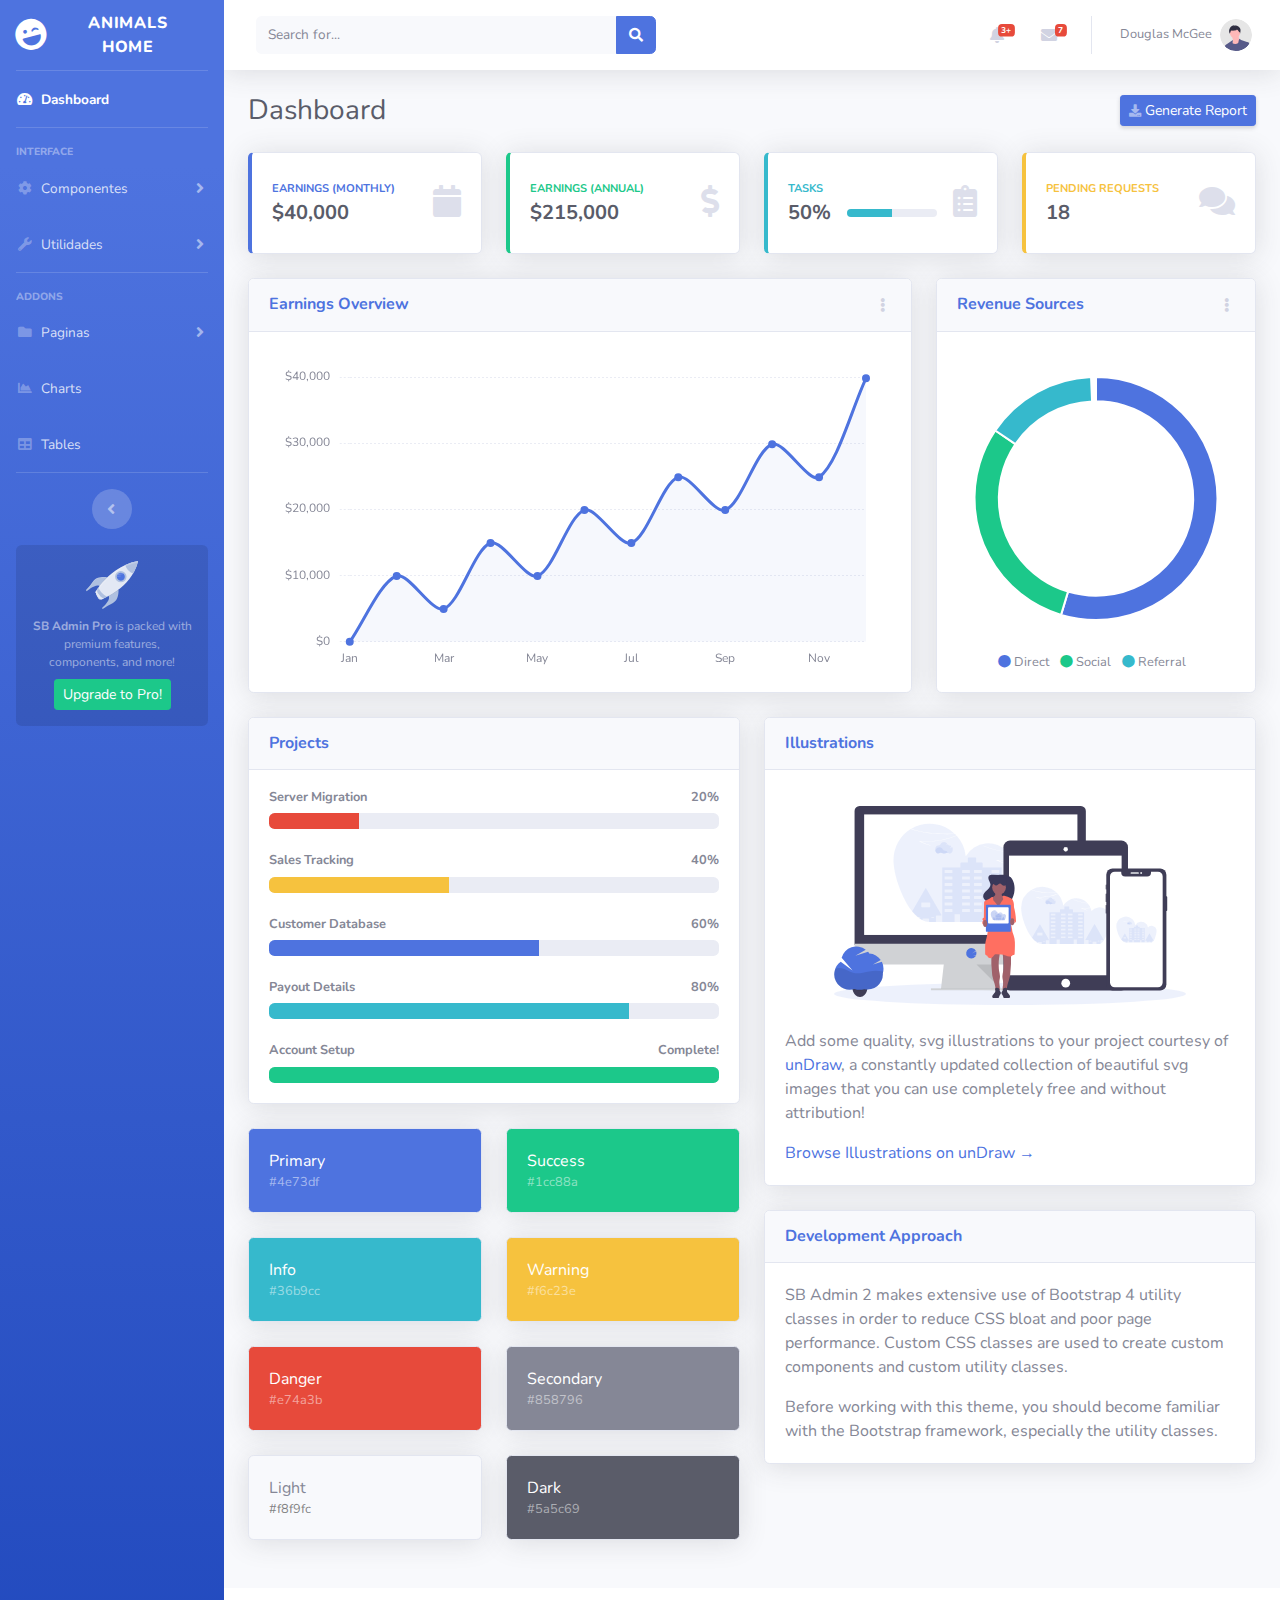
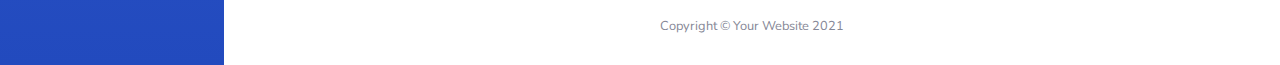
==== paneladmin/index.html @ f8cfcb43 "Modificación de carpetas" ====
<!DOCTYPE html>
<html lang="en">

<head>

    <meta charset="utf-8">
    <meta http-equiv="X-UA-Compatible" content="IE=edge">
    <meta name="viewport" content="width=device-width, initial-scale=1, shrink-to-fit=no">
    <meta name="description" content="">
    <meta name="author" content="">

    <title>Panel Administrativo</title>

    <!-- Custom fonts for this template-->
    <link href="vendor/fontawesome-free/css/all.min.css" rel="stylesheet" type="text/css">
    <link
        href="https://fonts.googleapis.com/css?family=Nunito:200,200i,300,300i,400,400i,600,600i,700,700i,800,800i,900,900i"
        rel="stylesheet">

    <!-- Custom styles for this template-->
    <link href="css/sb-admin-2.min.css" rel="stylesheet">

</head>

<body id="page-top">

    <!-- Page Wrapper -->
    <div id="wrapper">

        <!-- Sidebar -->
        <ul class="navbar-nav bg-gradient-primary sidebar sidebar-dark accordion" id="accordionSidebar">

            <!-- Sidebar - Brand -->
            <a class="sidebar-brand d-flex align-items-center justify-content-center" href="../index.php">
                <div class="sidebar-brand-icon rotate-n-15">
                    <i class="fas fa-laugh-wink"></i>
                </div>
                <div class="sidebar-brand-text mx-3">Animals Home</div>
            </a>

            <!-- Divider -->
            <hr class="sidebar-divider my-0">

            <!-- Nav Item - Dashboard -->
            <li class="nav-item active">
                <a class="nav-link" href="../index.php">
                    <i class="fas fa-fw fa-tachometer-alt"></i>
                    <span>Dashboard</span></a>
            </li>

            <!-- Divider -->
            <hr class="sidebar-divider">

            <!-- Heading -->
            <div class="sidebar-heading">
                Interface
            </div>

            <!-- Nav Item - Pages Collapse Menu -->
            <li class="nav-item">
                <a class="nav-link collapsed" href="#" data-toggle="collapse" data-target="#collapseTwo"
                    aria-expanded="true" aria-controls="collapseTwo">
                    <i class="fas fa-fw fa-cog"></i>
                    <span>Componentes</span>
                </a>
                <div id="collapseTwo" class="collapse" aria-labelledby="headingTwo" data-parent="#accordionSidebar">
                    <div class="bg-white py-2 collapse-inner rounded">
                        <h6 class="collapse-header">Custom Components:</h6>
                        <a class="collapse-item" href="buttons.html">Buttons</a>
                        <a class="collapse-item" href="cards.html">Cards</a>
                    </div>
                </div>
            </li>

            <!-- Nav Item - Utilities Collapse Menu -->
            <li class="nav-item">
                <a class="nav-link collapsed" href="#" data-toggle="collapse" data-target="#collapseUtilities"
                    aria-expanded="true" aria-controls="collapseUtilities">
                    <i class="fas fa-fw fa-wrench"></i>
                    <span>Utilidades</span>
                </a>
                <div id="collapseUtilities" class="collapse" aria-labelledby="headingUtilities"
                    data-parent="#accordionSidebar">
                    <div class="bg-white py-2 collapse-inner rounded">
                        <h6 class="collapse-header">Custom Utilities:</h6>
                        <a class="collapse-item" href="utilities-color.html">Colors</a>
                        <a class="collapse-item" href="utilities-border.html">Borders</a>
                        <a class="collapse-item" href="utilities-animation.html">Animations</a>
                        <a class="collapse-item" href="utilities-other.html">Other</a>
                    </div>
                </div>
            </li>

            <!-- Divider -->
            <hr class="sidebar-divider">

            <!-- Heading -->
            <div class="sidebar-heading">
                Addons
            </div>

            <!-- Nav Item - Pages Collapse Menu -->
            <li class="nav-item">
                <a class="nav-link collapsed" href="#" data-toggle="collapse" data-target="#collapsePages"
                    aria-expanded="true" aria-controls="collapsePages">
                    <i class="fas fa-fw fa-folder"></i>
                    <span>Paginas</span>
                </a>
                <div id="collapsePages" class="collapse" aria-labelledby="headingPages" data-parent="#accordionSidebar">
                    <div class="bg-white py-2 collapse-inner rounded">
                        <h6 class="collapse-header">Login y registro:</h6>
                        <a class="collapse-item" href="../components/login.php">Login</a>
                        <a class="collapse-item" href="../components/cuenta.php">Registro</a>
                        <div class="collapse-divider"></div>
                        <h6 class="collapse-header">Other Pages:</h6>
                        <a class="collapse-item" href="404.html">404 Page</a>
                        <a class="collapse-item" href="blank.html">Blank Page</a>
                    </div>
                </div>
            </li>

            <!-- Nav Item - Charts -->
            <li class="nav-item">
                <a class="nav-link" href="charts.html">
                    <i class="fas fa-fw fa-chart-area"></i>
                    <span>Charts</span></a>
            </li>

            <!-- Nav Item - Tables -->
            <li class="nav-item">
                <a class="nav-link" href="tables.html">
                    <i class="fas fa-fw fa-table"></i>
                    <span>Tables</span></a>
            </li>

            <!-- Divider -->
            <hr class="sidebar-divider d-none d-md-block">

            <!-- Sidebar Toggler (Sidebar) -->
            <div class="text-center d-none d-md-inline">
                <button class="rounded-circle border-0" id="sidebarToggle"></button>
            </div>

            <!-- Sidebar Message -->
            <div class="sidebar-card d-none d-lg-flex">
                <img class="sidebar-card-illustration mb-2" src="img/undraw_rocket.svg" alt="...">
                <p class="text-center mb-2"><strong>SB Admin Pro</strong> is packed with premium features, components, and more!</p>
                <a class="btn btn-success btn-sm" href="https://startbootstrap.com/theme/sb-admin-pro">Upgrade to Pro!</a>
            </div>

        </ul>
        <!-- End of Sidebar -->

        <!-- Content Wrapper -->
        <div id="content-wrapper" class="d-flex flex-column">

            <!-- Main Content -->
            <div id="content">

                <!-- Topbar -->
                <nav class="navbar navbar-expand navbar-light bg-white topbar mb-4 static-top shadow">

                    <!-- Sidebar Toggle (Topbar) -->
                    <button id="sidebarToggleTop" class="btn btn-link d-md-none rounded-circle mr-3">
                        <i class="fa fa-bars"></i>
                    </button>

                    <!-- Topbar Search -->
                    <form
                        class="d-none d-sm-inline-block form-inline mr-auto ml-md-3 my-2 my-md-0 mw-100 navbar-search">
                        <div class="input-group">
                            <input type="text" class="form-control bg-light border-0 small" placeholder="Search for..."
                                aria-label="Search" aria-describedby="basic-addon2">
                            <div class="input-group-append">
                                <button class="btn btn-primary" type="button">
                                    <i class="fas fa-search fa-sm"></i>
                                </button>
                            </div>
                        </div>
                    </form>

                    <!-- Topbar Navbar -->
                    <ul class="navbar-nav ml-auto">

                        <!-- Nav Item - Search Dropdown (Visible Only XS) -->
                        <li class="nav-item dropdown no-arrow d-sm-none">
                            <a class="nav-link dropdown-toggle" href="#" id="searchDropdown" role="button"
                                data-toggle="dropdown" aria-haspopup="true" aria-expanded="false">
                                <i class="fas fa-search fa-fw"></i>
                            </a>
                            <!-- Dropdown - Messages -->
                            <div class="dropdown-menu dropdown-menu-right p-3 shadow animated--grow-in"
                                aria-labelledby="searchDropdown">
                                <form class="form-inline mr-auto w-100 navbar-search">
                                    <div class="input-group">
                                        <input type="text" class="form-control bg-light border-0 small"
                                            placeholder="Search for..." aria-label="Search"
                                            aria-describedby="basic-addon2">
                                        <div class="input-group-append">
                                            <button class="btn btn-primary" type="button">
                                                <i class="fas fa-search fa-sm"></i>
                                            </button>
                                        </div>
                                    </div>
                                </form>
                            </div>
                        </li>

                        <!-- Nav Item - Alerts -->
                        <li class="nav-item dropdown no-arrow mx-1">
                            <a class="nav-link dropdown-toggle" href="#" id="alertsDropdown" role="button"
                                data-toggle="dropdown" aria-haspopup="true" aria-expanded="false">
                                <i class="fas fa-bell fa-fw"></i>
                                <!-- Counter - Alerts -->
                                <span class="badge badge-danger badge-counter">3+</span>
                            </a>
                            <!-- Dropdown - Alerts -->
                            <div class="dropdown-list dropdown-menu dropdown-menu-right shadow animated--grow-in"
                                aria-labelledby="alertsDropdown">
                                <h6 class="dropdown-header">
                                    Alerts Center
                                </h6>
                                <a class="dropdown-item d-flex align-items-center" href="#">
                                    <div class="mr-3">
                                        <div class="icon-circle bg-primary">
                                            <i class="fas fa-file-alt text-white"></i>
                                        </div>
                                    </div>
                                    <div>
                                        <div class="small text-gray-500">December 12, 2019</div>
                                        <span class="font-weight-bold">A new monthly report is ready to download!</span>
                                    </div>
                                </a>
                                <a class="dropdown-item d-flex align-items-center" href="#">
                                    <div class="mr-3">
                                        <div class="icon-circle bg-success">
                                            <i class="fas fa-donate text-white"></i>
                                        </div>
                                    </div>
                                    <div>
                                        <div class="small text-gray-500">December 7, 2019</div>
                                        $290.29 has been deposited into your account!
                                    </div>
                                </a>
                                <a class="dropdown-item d-flex align-items-center" href="#">
                                    <div class="mr-3">
                                        <div class="icon-circle bg-warning">
                                            <i class="fas fa-exclamation-triangle text-white"></i>
                                        </div>
                                    </div>
                                    <div>
                                        <div class="small text-gray-500">December 2, 2019</div>
                                        Spending Alert: We've noticed unusually high spending for your account.
                                    </div>
                                </a>
                                <a class="dropdown-item text-center small text-gray-500" href="#">Show All Alerts</a>
                            </div>
                        </li>

                        <!-- Nav Item - Messages -->
                        <li class="nav-item dropdown no-arrow mx-1">
                            <a class="nav-link dropdown-toggle" href="#" id="messagesDropdown" role="button"
                                data-toggle="dropdown" aria-haspopup="true" aria-expanded="false">
                                <i class="fas fa-envelope fa-fw"></i>
                                <!-- Counter - Messages -->
                                <span class="badge badge-danger badge-counter">7</span>
                            </a>
                            <!-- Dropdown - Messages -->
                            <div class="dropdown-list dropdown-menu dropdown-menu-right shadow animated--grow-in"
                                aria-labelledby="messagesDropdown">
                                <h6 class="dropdown-header">
                                    Message Center
                                </h6>
                                <a class="dropdown-item d-flex align-items-center" href="#">
                                    <div class="dropdown-list-image mr-3">
                                        <img class="rounded-circle" src="img/undraw_profile_1.svg"
                                            alt="...">
                                        <div class="status-indicator bg-success"></div>
                                    </div>
                                    <div class="font-weight-bold">
                                        <div class="text-truncate">Hi there! I am wondering if you can help me with a
                                            problem I've been having.</div>
                                        <div class="small text-gray-500">Emily Fowler · 58m</div>
                                    </div>
                                </a>
                                <a class="dropdown-item d-flex align-items-center" href="#">
                                    <div class="dropdown-list-image mr-3">
                                        <img class="rounded-circle" src="img/undraw_profile_2.svg"
                                            alt="...">
                                        <div class="status-indicator"></div>
                                    </div>
                                    <div>
                                        <div class="text-truncate">I have the photos that you ordered last month, how
                                            would you like them sent to you?</div>
                                        <div class="small text-gray-500">Jae Chun · 1d</div>
                                    </div>
                                </a>
                                <a class="dropdown-item d-flex align-items-center" href="#">
                                    <div class="dropdown-list-image mr-3">
                                        <img class="rounded-circle" src="img/undraw_profile_3.svg"
                                            alt="...">
                                        <div class="status-indicator bg-warning"></div>
                                    </div>
                                    <div>
                                        <div class="text-truncate">Last month's report looks great, I am very happy with
                                            the progress so far, keep up the good work!</div>
                                        <div class="small text-gray-500">Morgan Alvarez · 2d</div>
                                    </div>
                                </a>
                                <a class="dropdown-item d-flex align-items-center" href="#">
                                    <div class="dropdown-list-image mr-3">
                                        <img class="rounded-circle" src="https://source.unsplash.com/Mv9hjnEUHR4/60x60"
                                            alt="...">
                                        <div class="status-indicator bg-success"></div>
                                    </div>
                                    <div>
                                        <div class="text-truncate">Am I a good boy? The reason I ask is because someone
                                            told me that people say this to all dogs, even if they aren't good...</div>
                                        <div class="small text-gray-500">Chicken the Dog · 2w</div>
                                    </div>
                                </a>
                                <a class="dropdown-item text-center small text-gray-500" href="#">Read More Messages</a>
                            </div>
                        </li>

                        <div class="topbar-divider d-none d-sm-block"></div>

                        <!-- Nav Item - User Information -->
                        <li class="nav-item dropdown no-arrow">
                            <a class="nav-link dropdown-toggle" href="#" id="userDropdown" role="button"
                                data-toggle="dropdown" aria-haspopup="true" aria-expanded="false">
                                <span class="mr-2 d-none d-lg-inline text-gray-600 small">Douglas McGee</span>
                                <img class="img-profile rounded-circle"
                                    src="img/undraw_profile.svg">
                            </a>
                            <!-- Dropdown - User Information -->
                            <div class="dropdown-menu dropdown-menu-right shadow animated--grow-in"
                                aria-labelledby="userDropdown">
                                <a class="dropdown-item" href="#">
                                    <i class="fas fa-user fa-sm fa-fw mr-2 text-gray-400"></i>
                                    Profile
                                </a>
                                <a class="dropdown-item" href="#">
                                    <i class="fas fa-cogs fa-sm fa-fw mr-2 text-gray-400"></i>
                                    Settings
                                </a>
                                <a class="dropdown-item" href="#">
                                    <i class="fas fa-list fa-sm fa-fw mr-2 text-gray-400"></i>
                                    Activity Log
                                </a>
                                <div class="dropdown-divider"></div>
                                <a class="dropdown-item" href="#" data-toggle="modal" data-target="#logoutModal">
                                    <i class="fas fa-sign-out-alt fa-sm fa-fw mr-2 text-gray-400"></i>
                                    Logout
                                </a>
                            </div>
                        </li>

                    </ul>

                </nav>
                <!-- End of Topbar -->

                <!-- Begin Page Content -->
                <div class="container-fluid">

                    <!-- Page Heading -->
                    <div class="d-sm-flex align-items-center justify-content-between mb-4">
                        <h1 class="h3 mb-0 text-gray-800">Dashboard</h1>
                        <a href="#" class="d-none d-sm-inline-block btn btn-sm btn-primary shadow-sm"><i
                                class="fas fa-download fa-sm text-white-50"></i> Generate Report</a>
                    </div>

                    <!-- Content Row -->
                    <div class="row">

                        <!-- Earnings (Monthly) Card Example -->
                        <div class="col-xl-3 col-md-6 mb-4">
                            <div class="card border-left-primary shadow h-100 py-2">
                                <div class="card-body">
                                    <div class="row no-gutters align-items-center">
                                        <div class="col mr-2">
                                            <div class="text-xs font-weight-bold text-primary text-uppercase mb-1">
                                                Earnings (Monthly)</div>
                                            <div class="h5 mb-0 font-weight-bold text-gray-800">$40,000</div>
                                        </div>
                                        <div class="col-auto">
                                            <i class="fas fa-calendar fa-2x text-gray-300"></i>
                                        </div>
                                    </div>
                                </div>
                            </div>
                        </div>

                        <!-- Earnings (Monthly) Card Example -->
                        <div class="col-xl-3 col-md-6 mb-4">
                            <div class="card border-left-success shadow h-100 py-2">
                                <div class="card-body">
                                    <div class="row no-gutters align-items-center">
                                        <div class="col mr-2">
                                            <div class="text-xs font-weight-bold text-success text-uppercase mb-1">
                                                Earnings (Annual)</div>
                                            <div class="h5 mb-0 font-weight-bold text-gray-800">$215,000</div>
                                        </div>
                                        <div class="col-auto">
                                            <i class="fas fa-dollar-sign fa-2x text-gray-300"></i>
                                        </div>
                                    </div>
                                </div>
                            </div>
                        </div>

                        <!-- Earnings (Monthly) Card Example -->
                        <div class="col-xl-3 col-md-6 mb-4">
                            <div class="card border-left-info shadow h-100 py-2">
                                <div class="card-body">
                                    <div class="row no-gutters align-items-center">
                                        <div class="col mr-2">
                                            <div class="text-xs font-weight-bold text-info text-uppercase mb-1">Tasks
                                            </div>
                                            <div class="row no-gutters align-items-center">
                                                <div class="col-auto">
                                                    <div class="h5 mb-0 mr-3 font-weight-bold text-gray-800">50%</div>
                                                </div>
                                                <div class="col">
                                                    <div class="progress progress-sm mr-2">
                                                        <div class="progress-bar bg-info" role="progressbar"
                                                            style="width: 50%" aria-valuenow="50" aria-valuemin="0"
                                                            aria-valuemax="100"></div>
                                                    </div>
                                                </div>
                                            </div>
                                        </div>
                                        <div class="col-auto">
                                            <i class="fas fa-clipboard-list fa-2x text-gray-300"></i>
                                        </div>
                                    </div>
                                </div>
                            </div>
                        </div>

                        <!-- Pending Requests Card Example -->
                        <div class="col-xl-3 col-md-6 mb-4">
                            <div class="card border-left-warning shadow h-100 py-2">
                                <div class="card-body">
                                    <div class="row no-gutters align-items-center">
                                        <div class="col mr-2">
                                            <div class="text-xs font-weight-bold text-warning text-uppercase mb-1">
                                                Pending Requests</div>
                                            <div class="h5 mb-0 font-weight-bold text-gray-800">18</div>
                                        </div>
                                        <div class="col-auto">
                                            <i class="fas fa-comments fa-2x text-gray-300"></i>
                                        </div>
                                    </div>
                                </div>
                            </div>
                        </div>
                    </div>

                    <!-- Content Row -->

                    <div class="row">

                        <!-- Area Chart -->
                        <div class="col-xl-8 col-lg-7">
                            <div class="card shadow mb-4">
                                <!-- Card Header - Dropdown -->
                                <div
                                    class="card-header py-3 d-flex flex-row align-items-center justify-content-between">
                                    <h6 class="m-0 font-weight-bold text-primary">Earnings Overview</h6>
                                    <div class="dropdown no-arrow">
                                        <a class="dropdown-toggle" href="#" role="button" id="dropdownMenuLink"
                                            data-toggle="dropdown" aria-haspopup="true" aria-expanded="false">
                                            <i class="fas fa-ellipsis-v fa-sm fa-fw text-gray-400"></i>
                                        </a>
                                        <div class="dropdown-menu dropdown-menu-right shadow animated--fade-in"
                                            aria-labelledby="dropdownMenuLink">
                                            <div class="dropdown-header">Dropdown Header:</div>
                                            <a class="dropdown-item" href="#">Action</a>
                                            <a class="dropdown-item" href="#">Another action</a>
                                            <div class="dropdown-divider"></div>
                                            <a class="dropdown-item" href="#">Something else here</a>
                                        </div>
                                    </div>
                                </div>
                                <!-- Card Body -->
                                <div class="card-body">
                                    <div class="chart-area">
                                        <canvas id="myAreaChart"></canvas>
                                    </div>
                                </div>
                            </div>
                        </div>

                        <!-- Pie Chart -->
                        <div class="col-xl-4 col-lg-5">
                            <div class="card shadow mb-4">
                                <!-- Card Header - Dropdown -->
                                <div
                                    class="card-header py-3 d-flex flex-row align-items-center justify-content-between">
                                    <h6 class="m-0 font-weight-bold text-primary">Revenue Sources</h6>
                                    <div class="dropdown no-arrow">
                                        <a class="dropdown-toggle" href="#" role="button" id="dropdownMenuLink"
                                            data-toggle="dropdown" aria-haspopup="true" aria-expanded="false">
                                            <i class="fas fa-ellipsis-v fa-sm fa-fw text-gray-400"></i>
                                        </a>
                                        <div class="dropdown-menu dropdown-menu-right shadow animated--fade-in"
                                            aria-labelledby="dropdownMenuLink">
                                            <div class="dropdown-header">Dropdown Header:</div>
                                            <a class="dropdown-item" href="#">Action</a>
                                            <a class="dropdown-item" href="#">Another action</a>
                                            <div class="dropdown-divider"></div>
                                            <a class="dropdown-item" href="#">Something else here</a>
                                        </div>
                                    </div>
                                </div>
                                <!-- Card Body -->
                                <div class="card-body">
                                    <div class="chart-pie pt-4 pb-2">
                                        <canvas id="myPieChart"></canvas>
                                    </div>
                                    <div class="mt-4 text-center small">
                                        <span class="mr-2">
                                            <i class="fas fa-circle text-primary"></i> Direct
                                        </span>
                                        <span class="mr-2">
                                            <i class="fas fa-circle text-success"></i> Social
                                        </span>
                                        <span class="mr-2">
                                            <i class="fas fa-circle text-info"></i> Referral
                                        </span>
                                    </div>
                                </div>
                            </div>
                        </div>
                    </div>

                    <!-- Content Row -->
                    <div class="row">

                        <!-- Content Column -->
                        <div class="col-lg-6 mb-4">

                            <!-- Project Card Example -->
                            <div class="card shadow mb-4">
                                <div class="card-header py-3">
                                    <h6 class="m-0 font-weight-bold text-primary">Projects</h6>
                                </div>
                                <div class="card-body">
                                    <h4 class="small font-weight-bold">Server Migration <span
                                            class="float-right">20%</span></h4>
                                    <div class="progress mb-4">
                                        <div class="progress-bar bg-danger" role="progressbar" style="width: 20%"
                                            aria-valuenow="20" aria-valuemin="0" aria-valuemax="100"></div>
                                    </div>
                                    <h4 class="small font-weight-bold">Sales Tracking <span
                                            class="float-right">40%</span></h4>
                                    <div class="progress mb-4">
                                        <div class="progress-bar bg-warning" role="progressbar" style="width: 40%"
                                            aria-valuenow="40" aria-valuemin="0" aria-valuemax="100"></div>
                                    </div>
                                    <h4 class="small font-weight-bold">Customer Database <span
                                            class="float-right">60%</span></h4>
                                    <div class="progress mb-4">
                                        <div class="progress-bar" role="progressbar" style="width: 60%"
                                            aria-valuenow="60" aria-valuemin="0" aria-valuemax="100"></div>
                                    </div>
                                    <h4 class="small font-weight-bold">Payout Details <span
                                            class="float-right">80%</span></h4>
                                    <div class="progress mb-4">
                                        <div class="progress-bar bg-info" role="progressbar" style="width: 80%"
                                            aria-valuenow="80" aria-valuemin="0" aria-valuemax="100"></div>
                                    </div>
                                    <h4 class="small font-weight-bold">Account Setup <span
                                            class="float-right">Complete!</span></h4>
                                    <div class="progress">
                                        <div class="progress-bar bg-success" role="progressbar" style="width: 100%"
                                            aria-valuenow="100" aria-valuemin="0" aria-valuemax="100"></div>
                                    </div>
                                </div>
                            </div>

                            <!-- Color System -->
                            <div class="row">
                                <div class="col-lg-6 mb-4">
                                    <div class="card bg-primary text-white shadow">
                                        <div class="card-body">
                                            Primary
                                            <div class="text-white-50 small">#4e73df</div>
                                        </div>
                                    </div>
                                </div>
                                <div class="col-lg-6 mb-4">
                                    <div class="card bg-success text-white shadow">
                                        <div class="card-body">
                                            Success
                                            <div class="text-white-50 small">#1cc88a</div>
                                        </div>
                                    </div>
                                </div>
                                <div class="col-lg-6 mb-4">
                                    <div class="card bg-info text-white shadow">
                                        <div class="card-body">
                                            Info
                                            <div class="text-white-50 small">#36b9cc</div>
                                        </div>
                                    </div>
                                </div>
                                <div class="col-lg-6 mb-4">
                                    <div class="card bg-warning text-white shadow">
                                        <div class="card-body">
                                            Warning
                                            <div class="text-white-50 small">#f6c23e</div>
                                        </div>
                                    </div>
                                </div>
                                <div class="col-lg-6 mb-4">
                                    <div class="card bg-danger text-white shadow">
                                        <div class="card-body">
                                            Danger
                                            <div class="text-white-50 small">#e74a3b</div>
                                        </div>
                                    </div>
                                </div>
                                <div class="col-lg-6 mb-4">
                                    <div class="card bg-secondary text-white shadow">
                                        <div class="card-body">
                                            Secondary
                                            <div class="text-white-50 small">#858796</div>
                                        </div>
                                    </div>
                                </div>
                                <div class="col-lg-6 mb-4">
                                    <div class="card bg-light text-black shadow">
                                        <div class="card-body">
                                            Light
                                            <div class="text-black-50 small">#f8f9fc</div>
                                        </div>
                                    </div>
                                </div>
                                <div class="col-lg-6 mb-4">
                                    <div class="card bg-dark text-white shadow">
                                        <div class="card-body">
                                            Dark
                                            <div class="text-white-50 small">#5a5c69</div>
                                        </div>
                                    </div>
                                </div>
                            </div>

                        </div>

                        <div class="col-lg-6 mb-4">

                            <!-- Illustrations -->
                            <div class="card shadow mb-4">
                                <div class="card-header py-3">
                                    <h6 class="m-0 font-weight-bold text-primary">Illustrations</h6>
                                </div>
                                <div class="card-body">
                                    <div class="text-center">
                                        <img class="img-fluid px-3 px-sm-4 mt-3 mb-4" style="width: 25rem;"
                                            src="img/undraw_posting_photo.svg" alt="...">
                                    </div>
                                    <p>Add some quality, svg illustrations to your project courtesy of <a
                                            target="_blank" rel="nofollow" href="https://undraw.co/">unDraw</a>, a
                                        constantly updated collection of beautiful svg images that you can use
                                        completely free and without attribution!</p>
                                    <a target="_blank" rel="nofollow" href="https://undraw.co/">Browse Illustrations on
                                        unDraw &rarr;</a>
                                </div>
                            </div>

                            <!-- Approach -->
                            <div class="card shadow mb-4">
                                <div class="card-header py-3">
                                    <h6 class="m-0 font-weight-bold text-primary">Development Approach</h6>
                                </div>
                                <div class="card-body">
                                    <p>SB Admin 2 makes extensive use of Bootstrap 4 utility classes in order to reduce
                                        CSS bloat and poor page performance. Custom CSS classes are used to create
                                        custom components and custom utility classes.</p>
                                    <p class="mb-0">Before working with this theme, you should become familiar with the
                                        Bootstrap framework, especially the utility classes.</p>
                                </div>
                            </div>

                        </div>
                    </div>

                </div>
                <!-- /.container-fluid -->

            </div>
            <!-- End of Main Content -->

            <!-- Footer -->
            <footer class="sticky-footer bg-white">
                <div class="container my-auto">
                    <div class="copyright text-center my-auto">
                        <span>Copyright &copy; Your Website 2021</span>
                    </div>
                </div>
            </footer>
            <!-- End of Footer -->

        </div>
        <!-- End of Content Wrapper -->

    </div>
    <!-- End of Page Wrapper -->

    <!-- Scroll to Top Button-->
    <a class="scroll-to-top rounded" href="#page-top">
        <i class="fas fa-angle-up"></i>
    </a>

    <!-- Logout Modal-->
    <div class="modal fade" id="logoutModal" tabindex="-1" role="dialog" aria-labelledby="exampleModalLabel"
        aria-hidden="true">
        <div class="modal-dialog" role="document">
            <div class="modal-content">
                <div class="modal-header">
                    <h5 class="modal-title" id="exampleModalLabel">Ready to Leave?</h5>
                    <button class="close" type="button" data-dismiss="modal" aria-label="Close">
                        <span aria-hidden="true">×</span>
                    </button>
                </div>
                <div class="modal-body">Select "Logout" below if you are ready to end your current session.</div>
                <div class="modal-footer">
                    <button class="btn btn-secondary" type="button" data-dismiss="modal">Cancel</button>
                    <a class="btn btn-primary" href="login.html">Logout</a>
                </div>
            </div>
        </div>
    </div>

    <!-- Bootstrap core JavaScript-->
    <script src="vendor/jquery/jquery.min.js"></script>
    <script src="vendor/bootstrap/js/bootstrap.bundle.min.js"></script>

    <!-- Core plugin JavaScript-->
    <script src="vendor/jquery-easing/jquery.easing.min.js"></script>

    <!-- Custom scripts for all pages-->
    <script src="js/sb-admin-2.min.js"></script>

    <!-- Page level plugins -->
    <script src="vendor/chart.js/Chart.min.js"></script>

    <!-- Page level custom scripts -->
    <script src="js/demo/chart-area-demo.js"></script>
    <script src="js/demo/chart-pie-demo.js"></script>

</body>

</html>
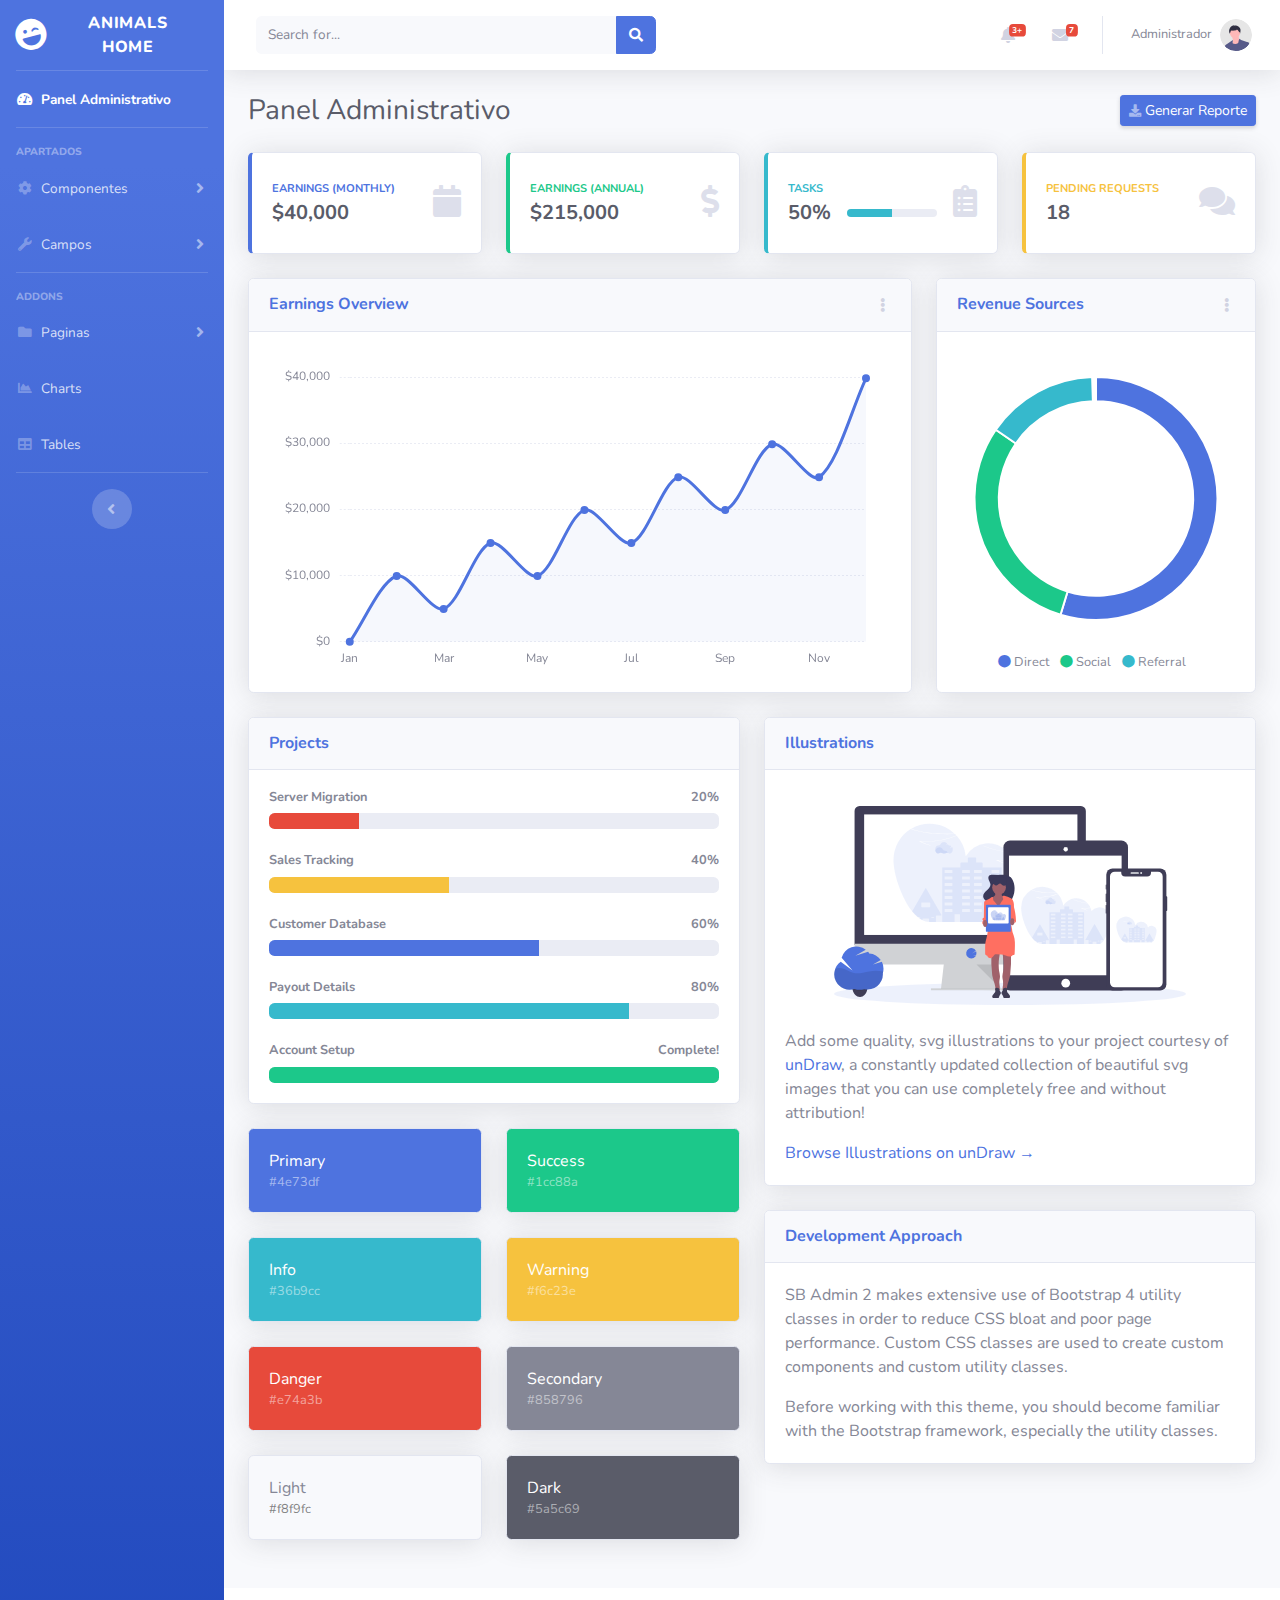
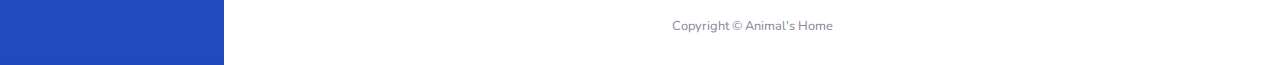
==== commit c02e0192: "cambios 14-07-2022: Fuentes agregadas, cambios en el index, login y panel administrativo" ====
--- a/paneladmin/index.html
+++ b/paneladmin/index.html
@@ -45,7 +45,7 @@
             <li class="nav-item active">
                 <a class="nav-link" href="../index.php">
                     <i class="fas fa-fw fa-tachometer-alt"></i>
-                    <span>Dashboard</span></a>
+                    <span>Panel Administrativo</span></a>
             </li>
 
             <!-- Divider -->
@@ -53,7 +53,7 @@
 
             <!-- Heading -->
             <div class="sidebar-heading">
-                Interface
+                Apartados
             </div>
 
             <!-- Nav Item - Pages Collapse Menu -->
@@ -77,7 +77,7 @@
                 <a class="nav-link collapsed" href="#" data-toggle="collapse" data-target="#collapseUtilities"
                     aria-expanded="true" aria-controls="collapseUtilities">
                     <i class="fas fa-fw fa-wrench"></i>
-                    <span>Utilidades</span>
+                    <span>Campos</span>
                 </a>
                 <div id="collapseUtilities" class="collapse" aria-labelledby="headingUtilities"
                     data-parent="#accordionSidebar">
@@ -141,13 +141,6 @@
                 <button class="rounded-circle border-0" id="sidebarToggle"></button>
             </div>
 
-            <!-- Sidebar Message -->
-            <div class="sidebar-card d-none d-lg-flex">
-                <img class="sidebar-card-illustration mb-2" src="img/undraw_rocket.svg" alt="...">
-                <p class="text-center mb-2"><strong>SB Admin Pro</strong> is packed with premium features, components, and more!</p>
-                <a class="btn btn-success btn-sm" href="https://startbootstrap.com/theme/sb-admin-pro">Upgrade to Pro!</a>
-            </div>
-
         </ul>
         <!-- End of Sidebar -->
 
@@ -329,7 +322,7 @@
                         <li class="nav-item dropdown no-arrow">
                             <a class="nav-link dropdown-toggle" href="#" id="userDropdown" role="button"
                                 data-toggle="dropdown" aria-haspopup="true" aria-expanded="false">
-                                <span class="mr-2 d-none d-lg-inline text-gray-600 small">Douglas McGee</span>
+                                <span class="mr-2 d-none d-lg-inline text-gray-600 small">Administrador</span>
                                 <img class="img-profile rounded-circle"
                                     src="img/undraw_profile.svg">
                             </a>
@@ -366,9 +359,9 @@
 
                     <!-- Page Heading -->
                     <div class="d-sm-flex align-items-center justify-content-between mb-4">
-                        <h1 class="h3 mb-0 text-gray-800">Dashboard</h1>
+                        <h1 class="h3 mb-0 text-gray-800">Panel Administrativo</h1>
                         <a href="#" class="d-none d-sm-inline-block btn btn-sm btn-primary shadow-sm"><i
-                                class="fas fa-download fa-sm text-white-50"></i> Generate Report</a>
+                                class="fas fa-download fa-sm text-white-50"></i> Generar Reporte</a>
                     </div>
 
                     <!-- Content Row -->
@@ -699,7 +692,7 @@
             <footer class="sticky-footer bg-white">
                 <div class="container my-auto">
                     <div class="copyright text-center my-auto">
-                        <span>Copyright &copy; Your Website 2021</span>
+                        <span>Copyright &copy; Animal's Home</span>
                     </div>
                 </div>
             </footer>
